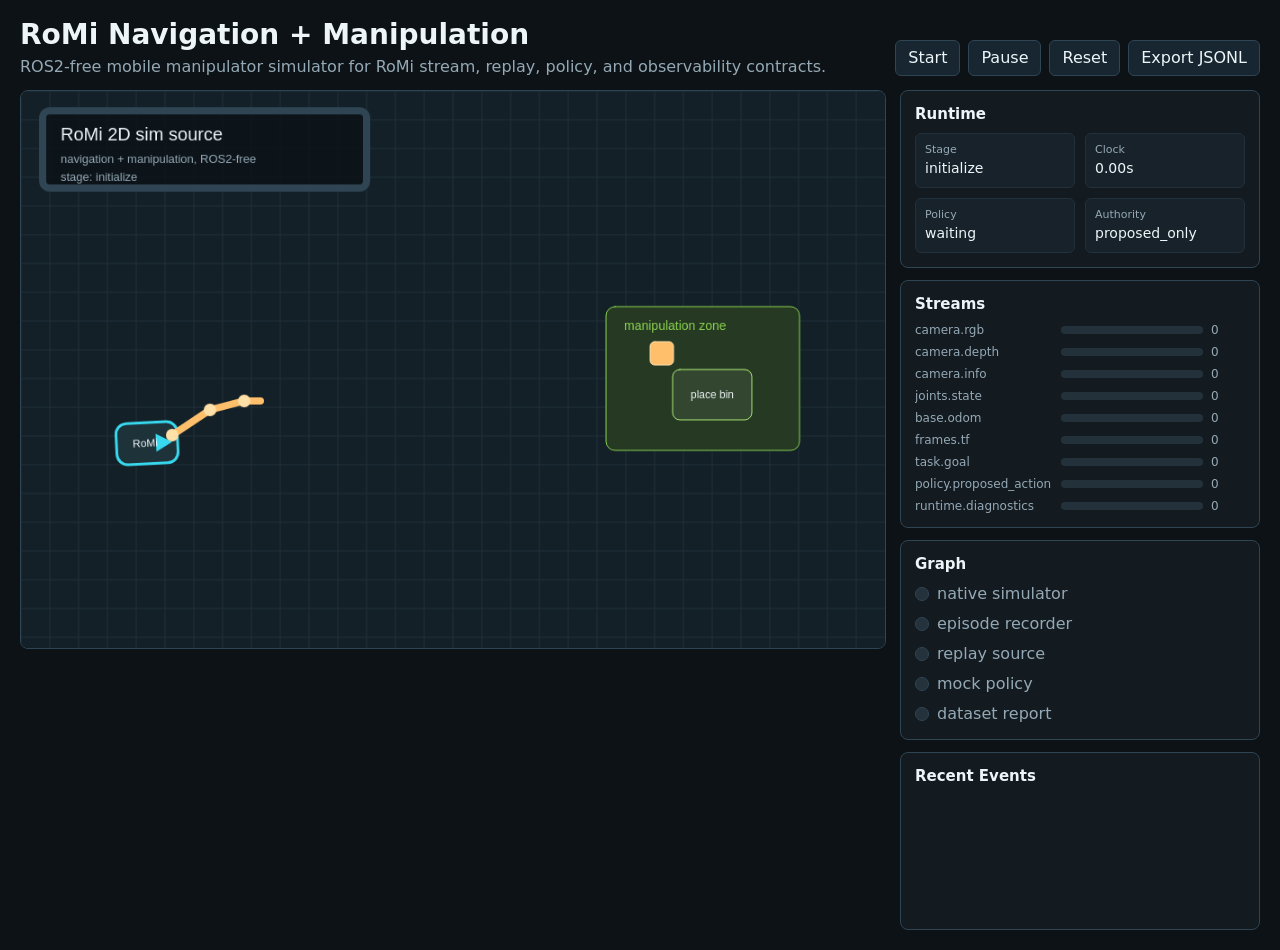
==== examples/navigation_manipulation_demo/romi_2d_sim/index.html @ 1c33808e "Rename visual demo to RoMi 2D simulator" ====
<!doctype html>
<html lang="en">
  <head>
    <meta charset="utf-8">
    <meta name="viewport" content="width=device-width, initial-scale=1">
    <title>RoMi 2D Demo</title>
    <link rel="stylesheet" href="styles.css">
  </head>
  <body>
    <main class="app-shell">
      <section class="sim-surface" aria-label="RoMi 2D simulator">
        <header class="topbar">
          <div>
            <h1>RoMi Navigation + Manipulation</h1>
            <p>ROS2-free mobile manipulator simulator for RoMi stream, replay, policy, and observability contracts.</p>
          </div>
          <div class="controls" aria-label="Simulation controls">
            <button id="startButton" type="button">Start</button>
            <button id="pauseButton" type="button">Pause</button>
            <button id="resetButton" type="button">Reset</button>
            <button id="exportButton" type="button">Export JSONL</button>
          </div>
        </header>

        <div class="workbench">
          <canvas id="simCanvas" width="960" height="620" aria-label="Navigation and manipulation simulator canvas"></canvas>

          <aside class="inspector" aria-label="Runtime inspector">
            <section class="panel">
              <h2>Runtime</h2>
              <dl class="metrics">
                <div>
                  <dt>Stage</dt>
                  <dd id="stageValue">idle</dd>
                </div>
                <div>
                  <dt>Clock</dt>
                  <dd id="clockValue">0.00s</dd>
                </div>
                <div>
                  <dt>Policy</dt>
                  <dd id="policyValue">waiting</dd>
                </div>
                <div>
                  <dt>Authority</dt>
                  <dd>proposed_only</dd>
                </div>
              </dl>
            </section>

            <section class="panel">
              <h2>Streams</h2>
              <div id="streamList" class="stream-list"></div>
            </section>

            <section class="panel">
              <h2>Graph</h2>
              <ol class="graph-list">
                <li id="graphSource">native simulator</li>
                <li id="graphRecord">episode recorder</li>
                <li id="graphReplay">replay source</li>
                <li id="graphPolicy">mock policy</li>
                <li id="graphReport">dataset report</li>
              </ol>
            </section>

            <section class="panel event-panel">
              <h2>Recent Events</h2>
              <pre id="eventLog"></pre>
            </section>
          </aside>
        </div>
      </section>
    </main>

    <script src="sim.js"></script>
  </body>
</html>
---- examples/navigation_manipulation_demo/romi_2d_sim/styles.css ----
:root {
  color-scheme: dark;
  --bg: #0d1216;
  --surface: #131a20;
  --surface-2: #18222a;
  --line: #2f4554;
  --line-soft: #21303a;
  --text: #edf5f8;
  --muted: #94a9b5;
  --cyan: #38d9ef;
  --green: #8bd450;
  --amber: #ffbf6b;
  --rose: #f58aa5;
  --purple: #b7a2ff;
}

* {
  box-sizing: border-box;
}

body {
  margin: 0;
  min-height: 100vh;
  background: var(--bg);
  color: var(--text);
  font-family: Inter, ui-sans-serif, system-ui, -apple-system, BlinkMacSystemFont, "Segoe UI", sans-serif;
}

button {
  border: 1px solid var(--line);
  border-radius: 6px;
  background: #172630;
  color: var(--text);
  cursor: pointer;
  font: inherit;
  min-height: 36px;
  padding: 0 12px;
}

button:hover {
  border-color: var(--cyan);
}

.app-shell {
  min-height: 100vh;
  padding: 20px;
}

.sim-surface {
  margin: 0 auto;
  max-width: 1320px;
}

.topbar {
  align-items: end;
  display: flex;
  gap: 20px;
  justify-content: space-between;
  margin-bottom: 14px;
}

.topbar h1 {
  font-size: 28px;
  line-height: 1.1;
  margin: 0 0 6px;
}

.topbar p {
  color: var(--muted);
  margin: 0;
}

.controls {
  display: flex;
  flex-wrap: wrap;
  gap: 8px;
  justify-content: flex-end;
}

.workbench {
  display: grid;
  gap: 14px;
  grid-template-columns: minmax(0, 1fr) 360px;
}

#simCanvas {
  aspect-ratio: 48 / 31;
  background: #10181e;
  border: 1px solid var(--line);
  border-radius: 8px;
  display: block;
  height: auto;
  max-height: calc(100vh - 130px);
  width: 100%;
}

.inspector {
  display: grid;
  gap: 12px;
}

.panel {
  background: var(--surface);
  border: 1px solid var(--line);
  border-radius: 8px;
  padding: 14px;
}

.panel h2 {
  font-size: 15px;
  margin: 0 0 10px;
}

.metrics {
  display: grid;
  gap: 10px;
  grid-template-columns: 1fr 1fr;
  margin: 0;
}

.metrics div {
  background: var(--surface-2);
  border: 1px solid var(--line-soft);
  border-radius: 6px;
  padding: 9px;
}

.metrics dt {
  color: var(--muted);
  font-size: 11px;
  margin-bottom: 4px;
}

.metrics dd {
  font-size: 14px;
  margin: 0;
  min-height: 18px;
}

.stream-list {
  display: grid;
  gap: 8px;
}

.stream-row {
  display: grid;
  gap: 8px;
  grid-template-columns: 138px 1fr 34px;
  align-items: center;
  color: var(--muted);
  font-size: 12px;
  min-width: 0;
}

.stream-row span:first-child {
  overflow: hidden;
  text-overflow: ellipsis;
  white-space: nowrap;
}

.bar {
  background: #22313a;
  border-radius: 999px;
  height: 8px;
  overflow: hidden;
}

.bar span {
  background: var(--cyan);
  display: block;
  height: 100%;
  width: 0;
}

.graph-list {
  counter-reset: graph;
  display: grid;
  gap: 8px;
  list-style: none;
  margin: 0;
  padding: 0;
}

.graph-list li {
  align-items: center;
  color: var(--muted);
  display: flex;
  gap: 8px;
  min-height: 22px;
}

.graph-list li::before {
  background: #25323b;
  border: 1px solid var(--line);
  border-radius: 50%;
  content: "";
  display: block;
  height: 12px;
  width: 12px;
}

.graph-list li.active {
  color: var(--text);
}

.graph-list li.active::before {
  background: var(--cyan);
  border-color: var(--cyan);
}

.event-panel {
  min-height: 178px;
}

#eventLog {
  color: #b7c7d0;
  font-size: 11px;
  line-height: 1.45;
  margin: 0;
  max-height: 165px;
  overflow: auto;
  white-space: pre-wrap;
}

@media (max-width: 1040px) {
  .topbar {
    align-items: stretch;
    flex-direction: column;
  }

  .controls {
    justify-content: flex-start;
  }

  .workbench {
    grid-template-columns: 1fr;
  }

  #simCanvas {
    max-height: none;
  }
}
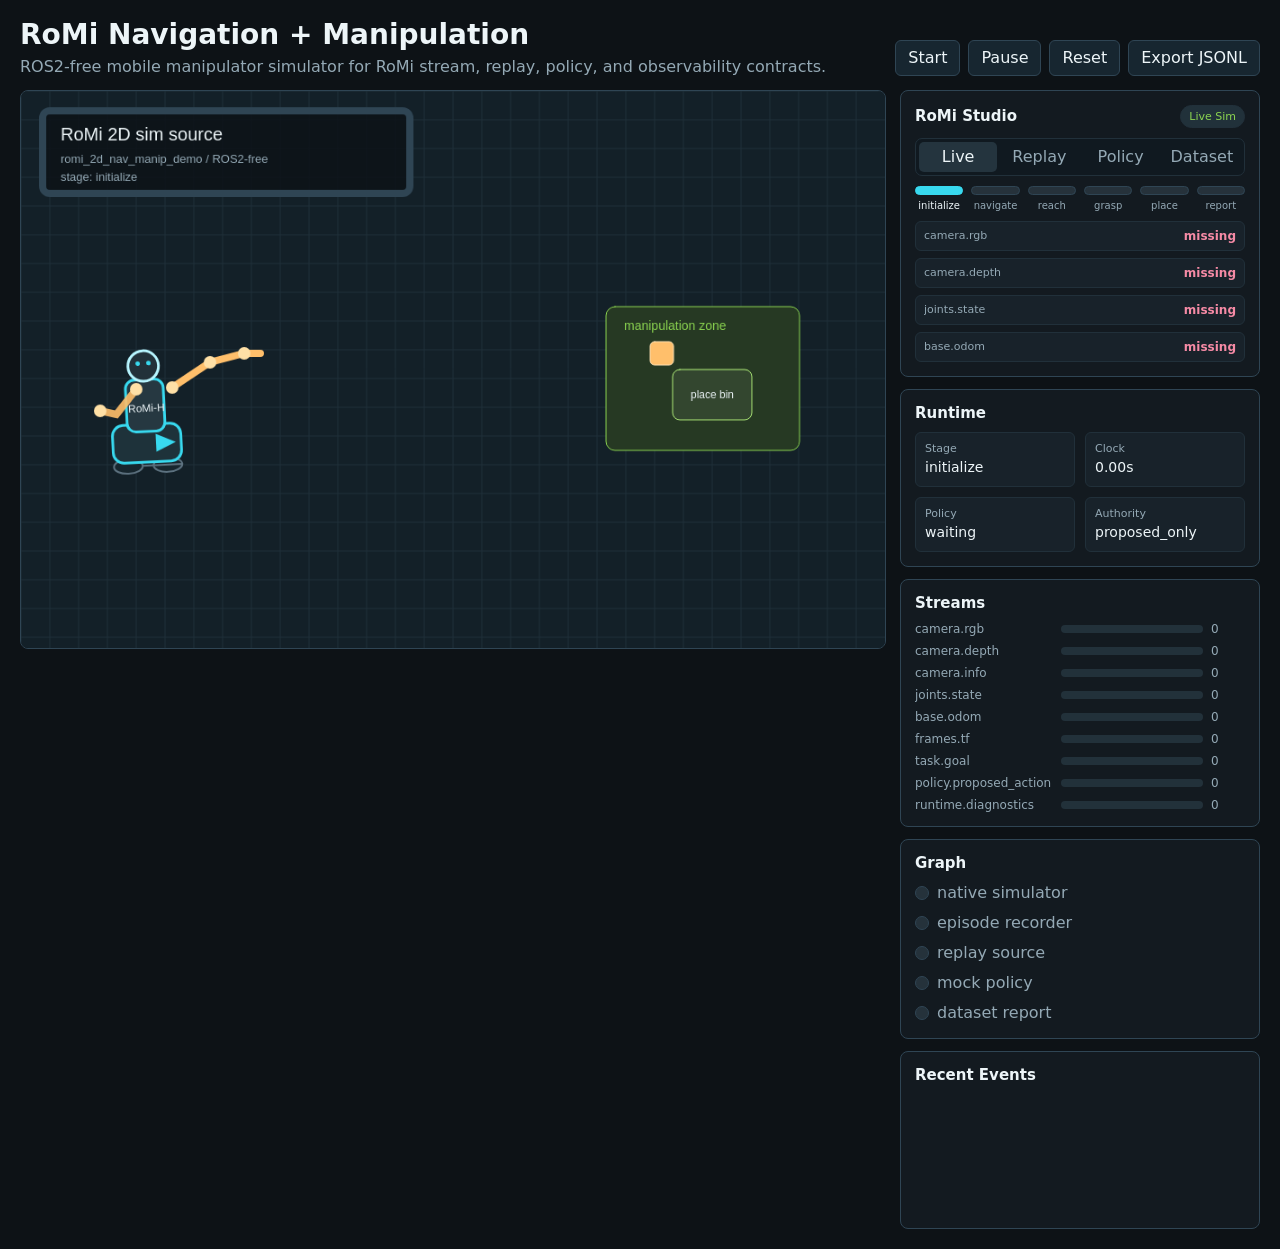
==== commit 76ad219e: "Add RoMi Studio mini demo inspector" ====
--- a/examples/navigation_manipulation_demo/romi_2d_sim/index.html
+++ b/examples/navigation_manipulation_demo/romi_2d_sim/index.html
@@ -26,7 +26,21 @@
           <canvas id="simCanvas" width="960" height="620" aria-label="Navigation and manipulation simulator canvas"></canvas>
 
           <aside class="inspector" aria-label="Runtime inspector">
-            <section class="panel">
+            <section class="panel studio-panel">
+              <div class="panel-heading">
+                <h2>RoMi Studio</h2>
+                <span id="modeStatus" class="status-pill">Live Sim</span>
+              </div>
+              <div class="mode-tabs" role="tablist" aria-label="Studio modes">
+                <button class="mode-tab active" id="modeLive" type="button" data-mode="live" role="tab" aria-selected="true">Live</button>
+                <button class="mode-tab" id="modeReplay" type="button" data-mode="replay" role="tab" aria-selected="false">Replay</button>
+                <button class="mode-tab" id="modePolicy" type="button" data-mode="policy" role="tab" aria-selected="false">Policy</button>
+                <button class="mode-tab" id="modeDataset" type="button" data-mode="dataset" role="tab" aria-selected="false">Dataset</button>
+              </div>
+              <div id="modeView" class="mode-view" aria-live="polite"></div>
+            </section>
+
+            <section class="panel runtime-panel">
               <h2>Runtime</h2>
               <dl class="metrics">
                 <div>
@@ -48,12 +62,12 @@
               </dl>
             </section>
 
-            <section class="panel">
+            <section class="panel streams-panel">
               <h2>Streams</h2>
               <div id="streamList" class="stream-list"></div>
             </section>
 
-            <section class="panel">
+            <section class="panel graph-panel">
               <h2>Graph</h2>
               <ol class="graph-list">
                 <li id="graphSource">native simulator</li>
--- a/examples/navigation_manipulation_demo/romi_2d_sim/styles.css
+++ b/examples/navigation_manipulation_demo/romi_2d_sim/styles.css
@@ -111,6 +111,196 @@
   margin: 0 0 10px;
 }
 
+.panel-heading {
+  align-items: center;
+  display: flex;
+  gap: 10px;
+  justify-content: space-between;
+  margin-bottom: 10px;
+}
+
+.panel-heading h2 {
+  margin: 0;
+}
+
+.status-pill {
+  background: #21313a;
+  border: 1px solid var(--line-soft);
+  border-radius: 999px;
+  color: var(--green);
+  font-size: 11px;
+  line-height: 1;
+  padding: 5px 8px;
+  white-space: nowrap;
+}
+
+.mode-tabs {
+  background: #101920;
+  border: 1px solid var(--line-soft);
+  border-radius: 7px;
+  display: grid;
+  gap: 3px;
+  grid-template-columns: repeat(4, minmax(0, 1fr));
+  margin-bottom: 10px;
+  padding: 3px;
+}
+
+.mode-tab {
+  background: transparent;
+  border: 0;
+  border-radius: 5px;
+  color: var(--muted);
+  min-height: 30px;
+  padding: 0 6px;
+}
+
+.mode-tab:hover {
+  color: var(--text);
+}
+
+.mode-tab.active {
+  background: #24343e;
+  color: var(--text);
+}
+
+.mode-view {
+  display: grid;
+  gap: 10px;
+  min-height: 138px;
+}
+
+.timeline {
+  display: grid;
+  gap: 8px;
+  grid-template-columns: repeat(6, minmax(0, 1fr));
+}
+
+.timeline-step {
+  color: var(--muted);
+  display: grid;
+  font-size: 10px;
+  gap: 5px;
+  min-width: 0;
+  text-align: center;
+}
+
+.timeline-step::before {
+  background: #26323b;
+  border: 1px solid var(--line);
+  border-radius: 999px;
+  content: "";
+  display: block;
+  height: 7px;
+}
+
+.timeline-step.done::before {
+  background: var(--green);
+  border-color: var(--green);
+}
+
+.timeline-step.active {
+  color: var(--text);
+}
+
+.timeline-step.active::before {
+  background: var(--cyan);
+  border-color: var(--cyan);
+}
+
+.freshness-list,
+.policy-list,
+.dataset-grid,
+.frame-mini,
+.key-value-list {
+  display: grid;
+  gap: 7px;
+}
+
+.freshness-row,
+.policy-row,
+.dataset-cell,
+.frame-edge,
+.key-value-row {
+  align-items: center;
+  background: var(--surface-2);
+  border: 1px solid var(--line-soft);
+  border-radius: 6px;
+  display: grid;
+  min-width: 0;
+  padding: 7px 8px;
+}
+
+.freshness-row,
+.policy-row,
+.key-value-row {
+  grid-template-columns: minmax(0, 1fr) auto;
+}
+
+.freshness-row span:first-child,
+.policy-row span:first-child,
+.key-value-row span:first-child {
+  overflow: hidden;
+  text-overflow: ellipsis;
+  white-space: nowrap;
+}
+
+.freshness-row span,
+.policy-row span,
+.dataset-cell span,
+.frame-edge span,
+.key-value-row span {
+  color: var(--muted);
+  font-size: 11px;
+}
+
+.freshness-row strong,
+.policy-row strong,
+.dataset-cell strong,
+.frame-edge strong,
+.key-value-row strong {
+  color: var(--text);
+  font-size: 12px;
+  font-weight: 600;
+}
+
+.freshness-row.fresh strong {
+  color: var(--green);
+}
+
+.freshness-row.stale strong {
+  color: var(--amber);
+}
+
+.freshness-row.missing strong {
+  color: var(--rose);
+}
+
+.policy-row strong {
+  color: var(--purple);
+}
+
+.dataset-grid {
+  grid-template-columns: 1fr 1fr;
+}
+
+.dataset-cell {
+  gap: 3px;
+}
+
+.frame-edge {
+  grid-template-columns: minmax(0, 1fr) auto minmax(0, 1fr);
+}
+
+.frame-edge strong {
+  overflow: hidden;
+  text-overflow: ellipsis;
+  white-space: nowrap;
+}
+
+.frame-edge span {
+  text-align: center;
+}
+
 .metrics {
   display: grid;
   gap: 10px;
@@ -222,6 +412,52 @@
   white-space: pre-wrap;
 }
 
+body.capture-mode {
+  overflow: hidden;
+}
+
+body.capture-mode .app-shell {
+  padding: 18px;
+}
+
+body.capture-mode .topbar {
+  margin-bottom: 12px;
+}
+
+body.capture-mode .controls,
+body.capture-mode .event-panel,
+body.capture-mode .graph-panel {
+  display: none;
+}
+
+body.capture-mode .workbench {
+  grid-template-columns: minmax(0, 1fr) 340px;
+}
+
+body.capture-mode .panel {
+  padding: 12px;
+}
+
+body.capture-mode .inspector {
+  gap: 10px;
+}
+
+body.capture-mode .mode-view {
+  min-height: 126px;
+}
+
+body.capture-mode .stream-list {
+  gap: 6px;
+}
+
+body.capture-mode .stream-row {
+  grid-template-columns: 128px 1fr 30px;
+}
+
+body.capture-mode #simCanvas {
+  max-height: calc(100vh - 112px);
+}
+
 @media (max-width: 1040px) {
   .topbar {
     align-items: stretch;
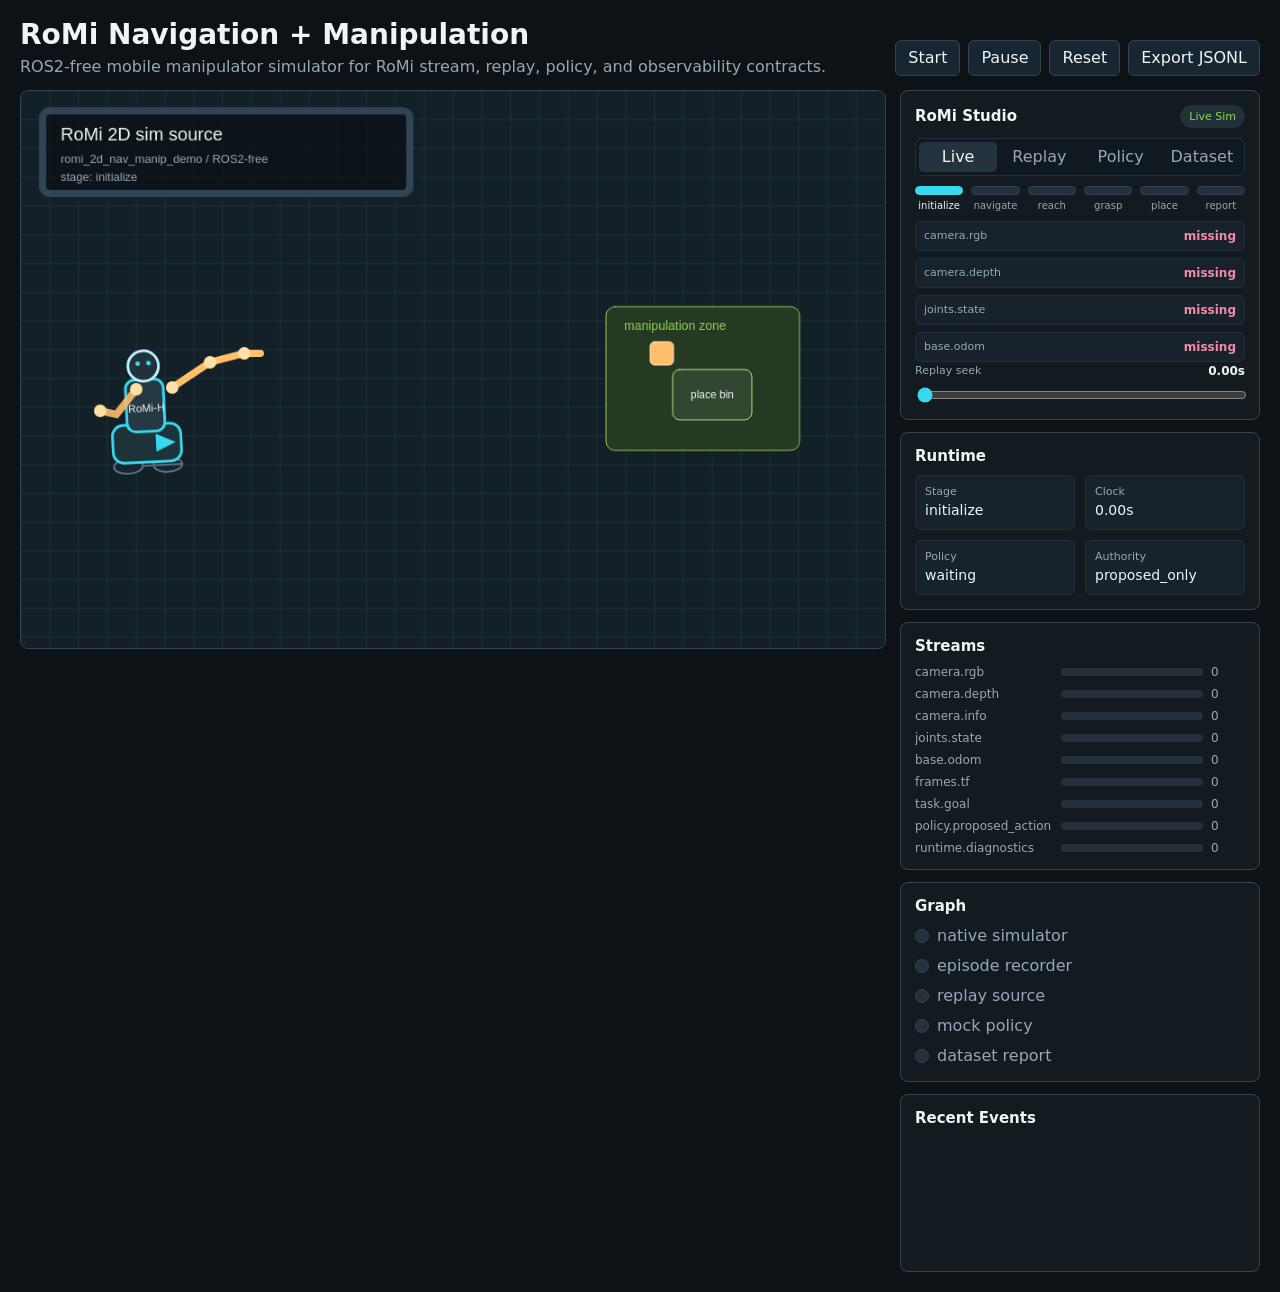
==== commit 577d7888: "Add Studio replay seek controls" ====
--- a/examples/navigation_manipulation_demo/romi_2d_sim/index.html
+++ b/examples/navigation_manipulation_demo/romi_2d_sim/index.html
@@ -38,6 +38,13 @@
                 <button class="mode-tab" id="modeDataset" type="button" data-mode="dataset" role="tab" aria-selected="false">Dataset</button>
               </div>
               <div id="modeView" class="mode-view" aria-live="polite"></div>
+              <div class="seek-panel">
+                <div class="seek-heading">
+                  <span>Replay seek</span>
+                  <strong id="seekValue">0.00s</strong>
+                </div>
+                <input id="seekControl" type="range" min="0" max="1000" value="0" step="1" aria-label="Replay seek">
+              </div>
             </section>
 
             <section class="panel runtime-panel">
--- a/examples/navigation_manipulation_demo/romi_2d_sim/styles.css
+++ b/examples/navigation_manipulation_demo/romi_2d_sim/styles.css
@@ -176,11 +176,17 @@
 }
 
 .timeline-step {
-  color: var(--muted);
+  background: transparent;
+  border: 0;
+  border-radius: 0;
+  color: var(--muted);
+  cursor: pointer;
   display: grid;
   font-size: 10px;
   gap: 5px;
+  min-height: 0;
   min-width: 0;
+  padding: 0;
   text-align: center;
 }
 
@@ -205,6 +211,34 @@
 .timeline-step.active::before {
   background: var(--cyan);
   border-color: var(--cyan);
+}
+
+.timeline-step:hover {
+  color: var(--text);
+}
+
+.seek-panel {
+  display: grid;
+  gap: 7px;
+  margin-top: 2px;
+}
+
+.seek-heading {
+  align-items: center;
+  color: var(--muted);
+  display: flex;
+  font-size: 11px;
+  justify-content: space-between;
+}
+
+.seek-heading strong {
+  color: var(--text);
+  font-size: 12px;
+}
+
+#seekControl {
+  accent-color: var(--cyan);
+  width: 100%;
 }
 
 .freshness-list,
@@ -426,7 +460,8 @@
 
 body.capture-mode .controls,
 body.capture-mode .event-panel,
-body.capture-mode .graph-panel {
+body.capture-mode .graph-panel,
+body.capture-mode .seek-panel {
   display: none;
 }
 
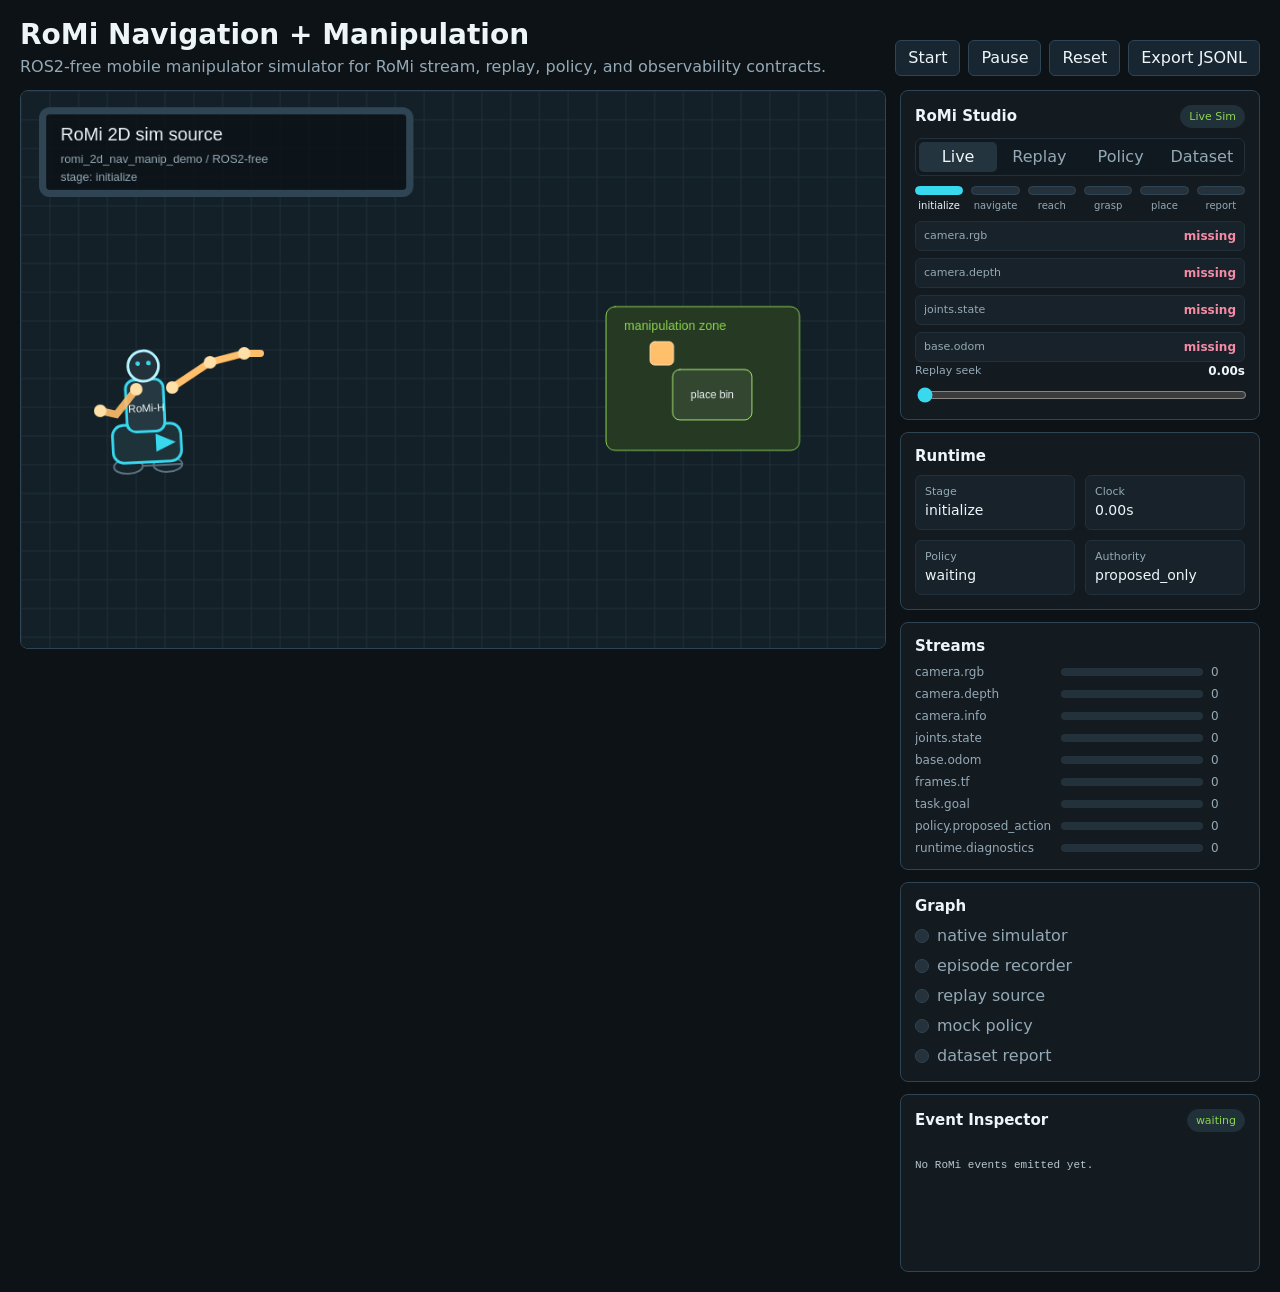
==== commit f39a41bb: "Add Studio event envelope inspector" ====
--- a/examples/navigation_manipulation_demo/romi_2d_sim/index.html
+++ b/examples/navigation_manipulation_demo/romi_2d_sim/index.html
@@ -86,7 +86,12 @@
             </section>
 
             <section class="panel event-panel">
-              <h2>Recent Events</h2>
+              <div class="panel-heading">
+                <h2>Event Inspector</h2>
+                <span id="eventInspectorStatus" class="status-pill">waiting</span>
+              </div>
+              <div id="eventTimeline" class="event-timeline" aria-label="Recent event timeline"></div>
+              <div id="eventSummary" class="event-summary"></div>
               <pre id="eventLog"></pre>
             </section>
           </aside>
--- a/examples/navigation_manipulation_demo/romi_2d_sim/styles.css
+++ b/examples/navigation_manipulation_demo/romi_2d_sim/styles.css
@@ -97,12 +97,14 @@
 .inspector {
   display: grid;
   gap: 12px;
+  min-width: 0;
 }
 
 .panel {
   background: var(--surface);
   border: 1px solid var(--line);
   border-radius: 8px;
+  min-width: 0;
   padding: 14px;
 }
 
@@ -130,7 +132,10 @@
   color: var(--green);
   font-size: 11px;
   line-height: 1;
+  max-width: 170px;
+  overflow: hidden;
   padding: 5px 8px;
+  text-overflow: ellipsis;
   white-space: nowrap;
 }
 
@@ -371,9 +376,21 @@
   gap: 8px;
   grid-template-columns: 138px 1fr 34px;
   align-items: center;
+  background: transparent;
+  border: 0;
+  border-radius: 4px;
   color: var(--muted);
   font-size: 12px;
-  min-width: 0;
+  min-height: 0;
+  min-width: 0;
+  padding: 0;
+  text-align: left;
+  width: 100%;
+}
+
+.stream-row:hover,
+.stream-row.active {
+  color: var(--text);
 }
 
 .stream-row span:first-child {
@@ -434,6 +451,75 @@
 
 .event-panel {
   min-height: 178px;
+  min-width: 0;
+}
+
+.event-timeline {
+  display: grid;
+  gap: 6px;
+  grid-template-columns: repeat(6, minmax(0, 1fr));
+  margin-bottom: 8px;
+}
+
+.event-chip {
+  background: #111c23;
+  border: 1px solid var(--line-soft);
+  border-radius: 6px;
+  color: var(--muted);
+  display: grid;
+  font-size: 10px;
+  gap: 2px;
+  min-height: 34px;
+  min-width: 0;
+  padding: 4px 5px;
+}
+
+.event-chip strong {
+  color: var(--text);
+  font-size: 10px;
+  font-weight: 600;
+  overflow: hidden;
+  text-overflow: ellipsis;
+}
+
+.event-chip span {
+  overflow: hidden;
+  text-overflow: ellipsis;
+}
+
+.event-chip.active {
+  border-color: var(--cyan);
+  color: var(--text);
+}
+
+.event-summary {
+  display: grid;
+  gap: 7px;
+  grid-template-columns: 1fr 1fr;
+  margin-bottom: 8px;
+}
+
+.event-summary-cell {
+  background: var(--surface-2);
+  border: 1px solid var(--line-soft);
+  border-radius: 6px;
+  display: grid;
+  gap: 3px;
+  min-width: 0;
+  padding: 7px 8px;
+}
+
+.event-summary-cell span {
+  color: var(--muted);
+  font-size: 11px;
+}
+
+.event-summary-cell strong {
+  color: var(--text);
+  font-size: 12px;
+  overflow: hidden;
+  text-overflow: ellipsis;
+  white-space: nowrap;
 }
 
 #eventLog {
@@ -441,8 +527,10 @@
   font-size: 11px;
   line-height: 1.45;
   margin: 0;
-  max-height: 165px;
+  max-height: 220px;
+  min-width: 0;
   overflow: auto;
+  overflow-wrap: anywhere;
   white-space: pre-wrap;
 }
 
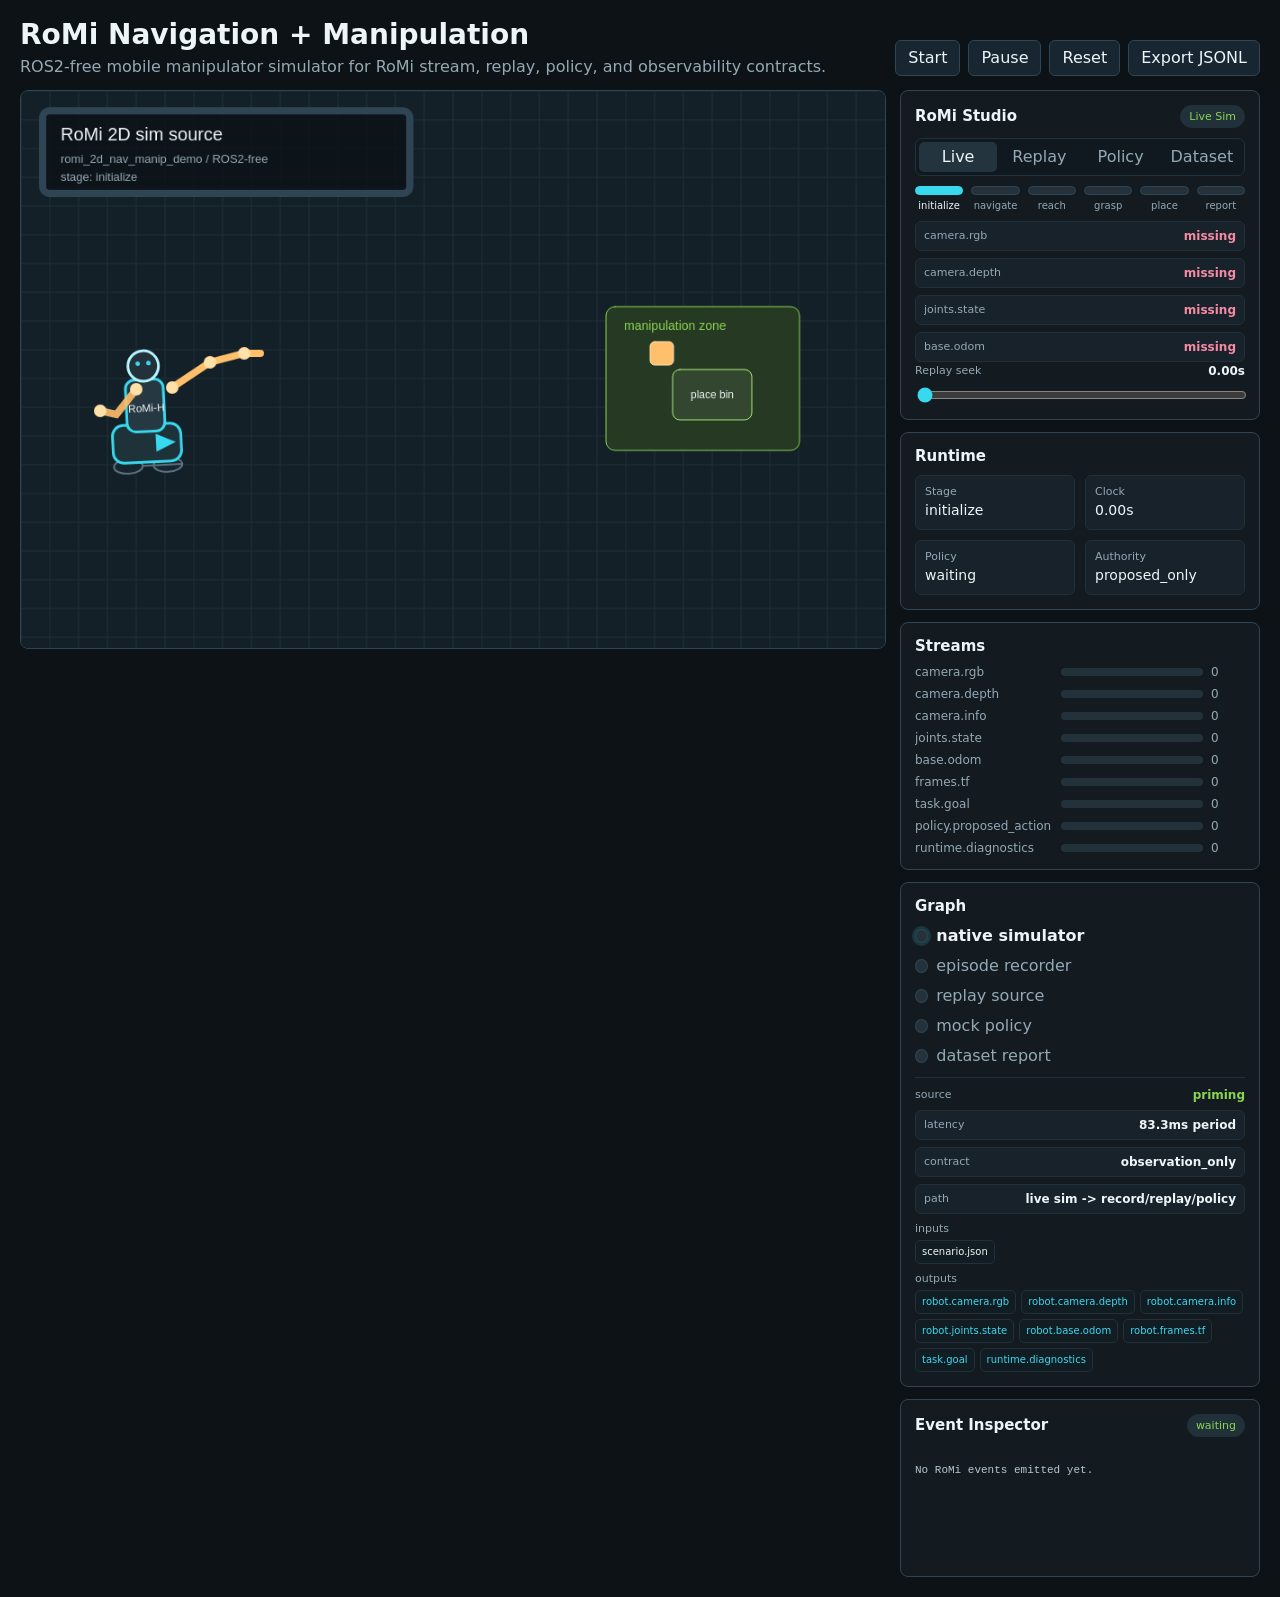
==== commit e54ec752: "Add interactive Studio runtime graph" ====
--- a/examples/navigation_manipulation_demo/romi_2d_sim/index.html
+++ b/examples/navigation_manipulation_demo/romi_2d_sim/index.html
@@ -77,12 +77,13 @@
             <section class="panel graph-panel">
               <h2>Graph</h2>
               <ol class="graph-list">
-                <li id="graphSource">native simulator</li>
-                <li id="graphRecord">episode recorder</li>
-                <li id="graphReplay">replay source</li>
-                <li id="graphPolicy">mock policy</li>
-                <li id="graphReport">dataset report</li>
+                <li id="graphSource"><button type="button" data-graph-node="source">native simulator</button></li>
+                <li id="graphRecord"><button type="button" data-graph-node="record">episode recorder</button></li>
+                <li id="graphReplay"><button type="button" data-graph-node="replay">replay source</button></li>
+                <li id="graphPolicy"><button type="button" data-graph-node="policy">mock policy</button></li>
+                <li id="graphReport"><button type="button" data-graph-node="report">dataset report</button></li>
               </ol>
+              <div id="graphDetail" class="graph-detail"></div>
             </section>
 
             <section class="panel event-panel">
--- a/examples/navigation_manipulation_demo/romi_2d_sim/styles.css
+++ b/examples/navigation_manipulation_demo/romi_2d_sim/styles.css
@@ -326,6 +326,51 @@
   gap: 3px;
 }
 
+.dataset-report {
+  background: #101920;
+  border: 1px solid var(--line-soft);
+  border-radius: 6px;
+  display: grid;
+  gap: 7px;
+  min-width: 0;
+  padding: 8px;
+}
+
+.dataset-actions {
+  align-items: center;
+  display: flex;
+  gap: 8px;
+  justify-content: space-between;
+  min-width: 0;
+}
+
+.dataset-actions span {
+  color: var(--muted);
+  font-size: 11px;
+  overflow: hidden;
+  text-overflow: ellipsis;
+  white-space: nowrap;
+}
+
+.inline-button {
+  border-radius: 5px;
+  font-size: 12px;
+  min-height: 28px;
+  padding: 0 9px;
+}
+
+.dataset-report-preview {
+  color: #b7c7d0;
+  font-size: 10px;
+  line-height: 1.4;
+  margin: 0;
+  max-height: 132px;
+  min-width: 0;
+  overflow: auto;
+  overflow-wrap: anywhere;
+  white-space: pre-wrap;
+}
+
 .frame-edge {
   grid-template-columns: minmax(0, 1fr) auto minmax(0, 1fr);
 }
@@ -449,6 +494,97 @@
   border-color: var(--cyan);
 }
 
+.graph-list button {
+  background: transparent;
+  border: 0;
+  color: inherit;
+  min-height: 22px;
+  min-width: 0;
+  padding: 0;
+  text-align: left;
+  width: 100%;
+}
+
+.graph-list li.selected button {
+  color: var(--text);
+  font-weight: 600;
+}
+
+.graph-list li.selected::before {
+  box-shadow: 0 0 0 3px rgba(56, 217, 239, 0.16);
+}
+
+.graph-detail {
+  border-top: 1px solid var(--line-soft);
+  display: grid;
+  gap: 8px;
+  margin-top: 10px;
+  min-width: 0;
+  padding-top: 10px;
+}
+
+.graph-detail-heading {
+  align-items: center;
+  display: flex;
+  gap: 8px;
+  justify-content: space-between;
+  min-width: 0;
+}
+
+.graph-detail-heading span {
+  color: var(--muted);
+  font-size: 11px;
+  overflow: hidden;
+  text-overflow: ellipsis;
+  white-space: nowrap;
+}
+
+.graph-detail-heading strong {
+  color: var(--green);
+  font-size: 12px;
+}
+
+.graph-io {
+  display: grid;
+  gap: 8px;
+}
+
+.graph-io > div {
+  display: grid;
+  gap: 5px;
+}
+
+.graph-io > div > span {
+  color: var(--muted);
+  font-size: 11px;
+}
+
+.graph-token-list {
+  display: flex;
+  flex-wrap: wrap;
+  gap: 5px;
+}
+
+.graph-token {
+  background: #111c23;
+  border: 1px solid var(--line-soft);
+  border-radius: 5px;
+  color: var(--text);
+  display: inline-flex;
+  font-size: 10px;
+  line-height: 1.2;
+  max-width: 100%;
+  min-height: 24px;
+  overflow: hidden;
+  padding: 5px 6px;
+  text-overflow: ellipsis;
+  white-space: nowrap;
+}
+
+button.graph-token {
+  color: var(--cyan);
+}
+
 .event-panel {
   min-height: 178px;
   min-width: 0;
@@ -569,6 +705,10 @@
   min-height: 126px;
 }
 
+body.capture-mode .dataset-report-preview {
+  max-height: 74px;
+}
+
 body.capture-mode .stream-list {
   gap: 6px;
 }
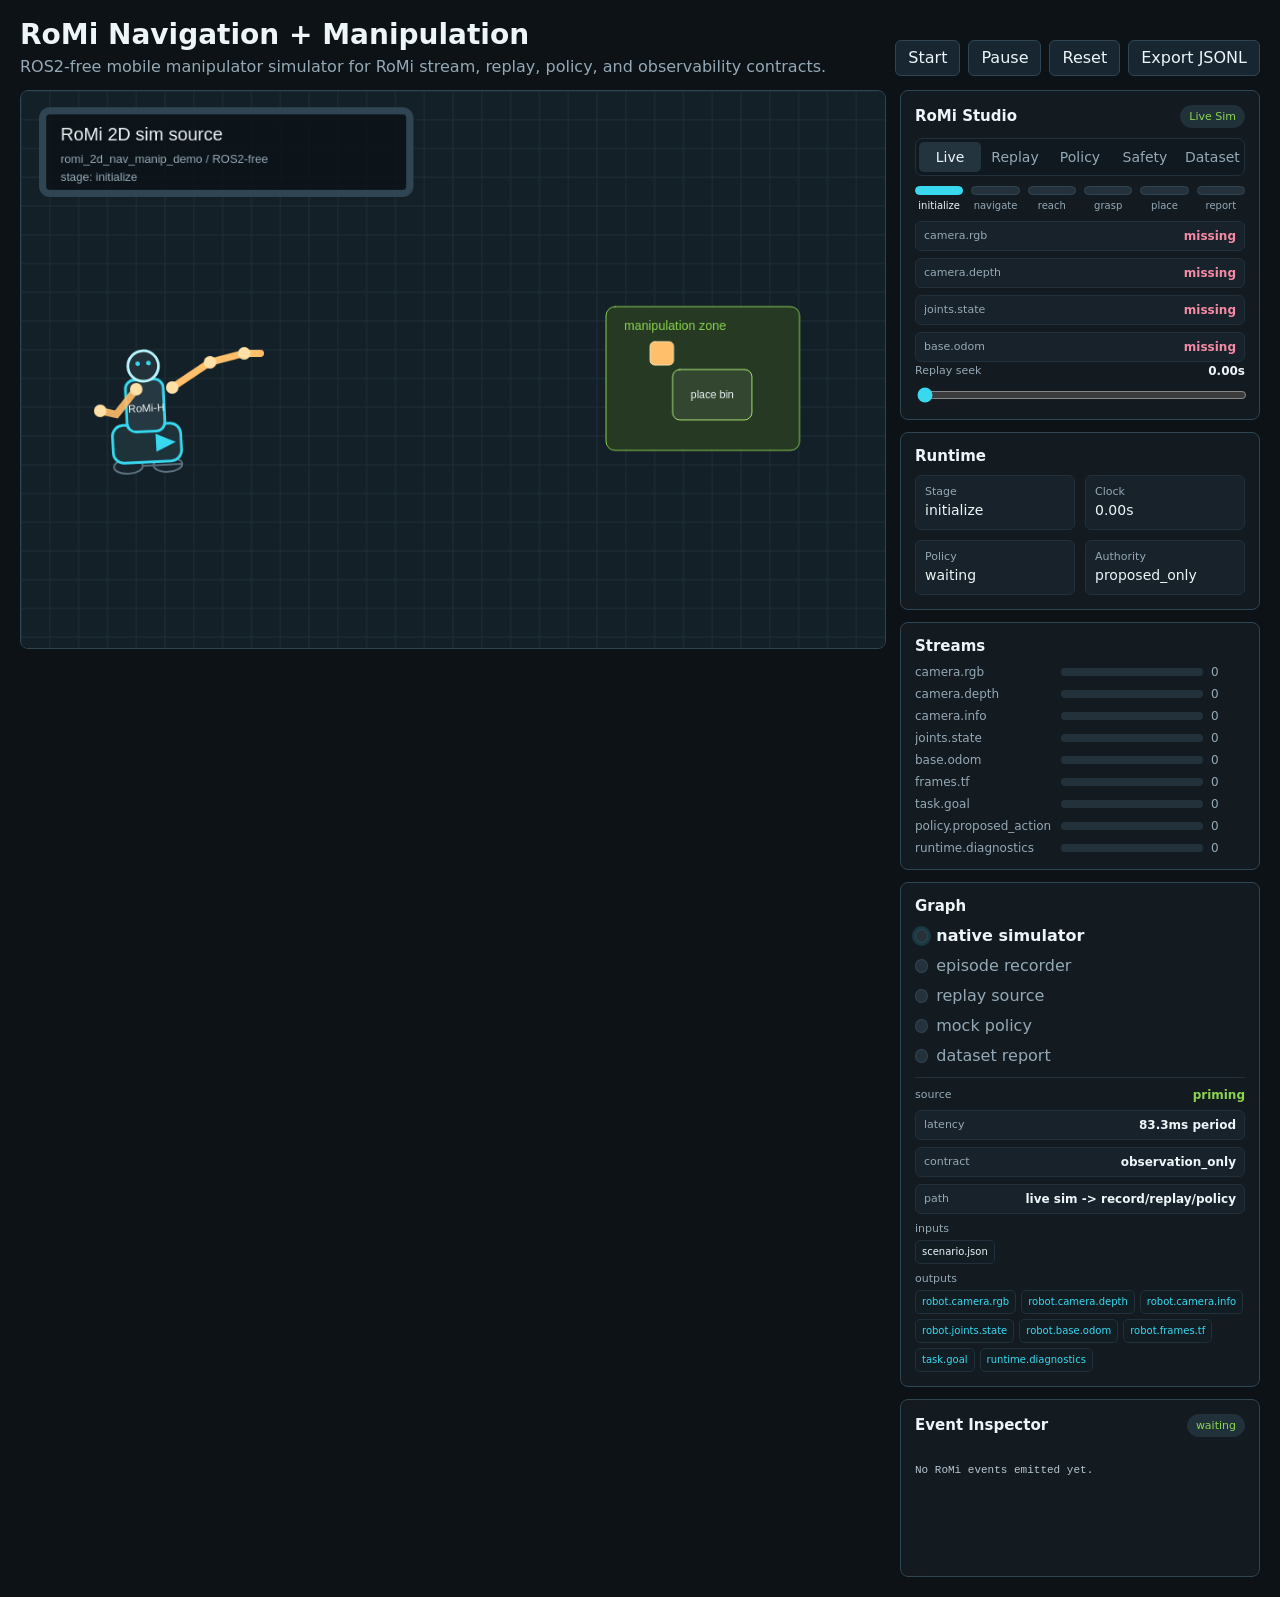
==== commit bad15013: "Add Studio safety authority boundary" ====
--- a/examples/navigation_manipulation_demo/romi_2d_sim/index.html
+++ b/examples/navigation_manipulation_demo/romi_2d_sim/index.html
@@ -35,6 +35,7 @@
                 <button class="mode-tab active" id="modeLive" type="button" data-mode="live" role="tab" aria-selected="true">Live</button>
                 <button class="mode-tab" id="modeReplay" type="button" data-mode="replay" role="tab" aria-selected="false">Replay</button>
                 <button class="mode-tab" id="modePolicy" type="button" data-mode="policy" role="tab" aria-selected="false">Policy</button>
+                <button class="mode-tab" id="modeSafety" type="button" data-mode="safety" role="tab" aria-selected="false">Safety</button>
                 <button class="mode-tab" id="modeDataset" type="button" data-mode="dataset" role="tab" aria-selected="false">Dataset</button>
               </div>
               <div id="modeView" class="mode-view" aria-live="polite"></div>
--- a/examples/navigation_manipulation_demo/romi_2d_sim/styles.css
+++ b/examples/navigation_manipulation_demo/romi_2d_sim/styles.css
@@ -145,7 +145,7 @@
   border-radius: 7px;
   display: grid;
   gap: 3px;
-  grid-template-columns: repeat(4, minmax(0, 1fr));
+  grid-template-columns: repeat(5, minmax(0, 1fr));
   margin-bottom: 10px;
   padding: 3px;
 }
@@ -155,6 +155,7 @@
   border: 0;
   border-radius: 5px;
   color: var(--muted);
+  font-size: 14px;
   min-height: 30px;
   padding: 0 6px;
 }
@@ -316,6 +317,163 @@
 
 .policy-row strong {
   color: var(--purple);
+}
+
+.policy-window {
+  background: #101920;
+  border: 1px solid var(--line-soft);
+  border-radius: 6px;
+  display: grid;
+  gap: 7px;
+  min-width: 0;
+  padding: 8px;
+}
+
+.policy-window-heading {
+  align-items: center;
+  display: flex;
+  gap: 8px;
+  justify-content: space-between;
+  min-width: 0;
+}
+
+.policy-window-heading span {
+  color: var(--muted);
+  font-size: 11px;
+  overflow: hidden;
+  text-overflow: ellipsis;
+  white-space: nowrap;
+}
+
+.policy-window-heading strong {
+  color: var(--green);
+  font-size: 12px;
+}
+
+.policy-window-list {
+  display: grid;
+  gap: 5px;
+}
+
+.policy-window-row {
+  align-items: center;
+  background: var(--surface-2);
+  border: 1px solid var(--line-soft);
+  border-radius: 5px;
+  display: grid;
+  gap: 2px 8px;
+  grid-template-columns: minmax(0, 1fr) auto;
+  min-height: 34px;
+  min-width: 0;
+  padding: 5px 7px;
+  text-align: left;
+}
+
+.policy-window-row span,
+.policy-window-row em {
+  color: var(--muted);
+  font-size: 10px;
+  font-style: normal;
+  overflow: hidden;
+  text-overflow: ellipsis;
+  white-space: nowrap;
+}
+
+.policy-window-row strong {
+  color: var(--text);
+  font-size: 10px;
+  font-weight: 600;
+}
+
+.policy-window-row.fresh strong {
+  color: var(--green);
+}
+
+.policy-window-row.stale strong {
+  color: var(--amber);
+}
+
+.policy-window-row.missing strong {
+  color: var(--rose);
+}
+
+.policy-window-row em {
+  grid-column: 1 / -1;
+}
+
+.safety-boundary {
+  background: #101920;
+  border: 1px solid var(--line-soft);
+  border-radius: 6px;
+  display: grid;
+  gap: 8px;
+  min-width: 0;
+  padding: 8px;
+}
+
+.authority-lane {
+  display: grid;
+  gap: 5px;
+  grid-template-columns: minmax(0, 1fr) auto minmax(0, 1fr);
+}
+
+.authority-node {
+  background: var(--surface-2);
+  border: 1px solid var(--line-soft);
+  border-radius: 6px;
+  display: grid;
+  gap: 3px;
+  min-width: 0;
+  padding: 7px 8px;
+}
+
+.authority-node span {
+  color: var(--muted);
+  font-size: 10px;
+}
+
+.authority-node strong {
+  color: var(--text);
+  font-size: 12px;
+  overflow: hidden;
+  text-overflow: ellipsis;
+  white-space: nowrap;
+}
+
+.authority-arrow {
+  align-self: center;
+  color: var(--muted);
+  font-size: 12px;
+}
+
+.safety-list {
+  display: grid;
+  gap: 5px;
+}
+
+.safety-row {
+  align-items: center;
+  background: var(--surface-2);
+  border: 1px solid var(--line-soft);
+  border-radius: 5px;
+  display: grid;
+  gap: 6px;
+  grid-template-columns: minmax(0, 1fr) auto;
+  min-width: 0;
+  padding: 6px 7px;
+}
+
+.safety-row span {
+  color: var(--muted);
+  font-size: 11px;
+  overflow: hidden;
+  text-overflow: ellipsis;
+  white-space: nowrap;
+}
+
+.safety-row strong {
+  color: var(--rose);
+  font-size: 11px;
 }
 
 .dataset-grid {
@@ -705,8 +863,21 @@
   min-height: 126px;
 }
 
+body.capture-mode .mode-tab {
+  font-size: 13px;
+  padding: 0 4px;
+}
+
 body.capture-mode .dataset-report-preview {
   max-height: 74px;
+}
+
+body.capture-mode .policy-window-list {
+  grid-template-columns: 1fr 1fr;
+}
+
+body.capture-mode .policy-window-row:nth-child(n+3) {
+  display: none;
 }
 
 body.capture-mode .stream-list {
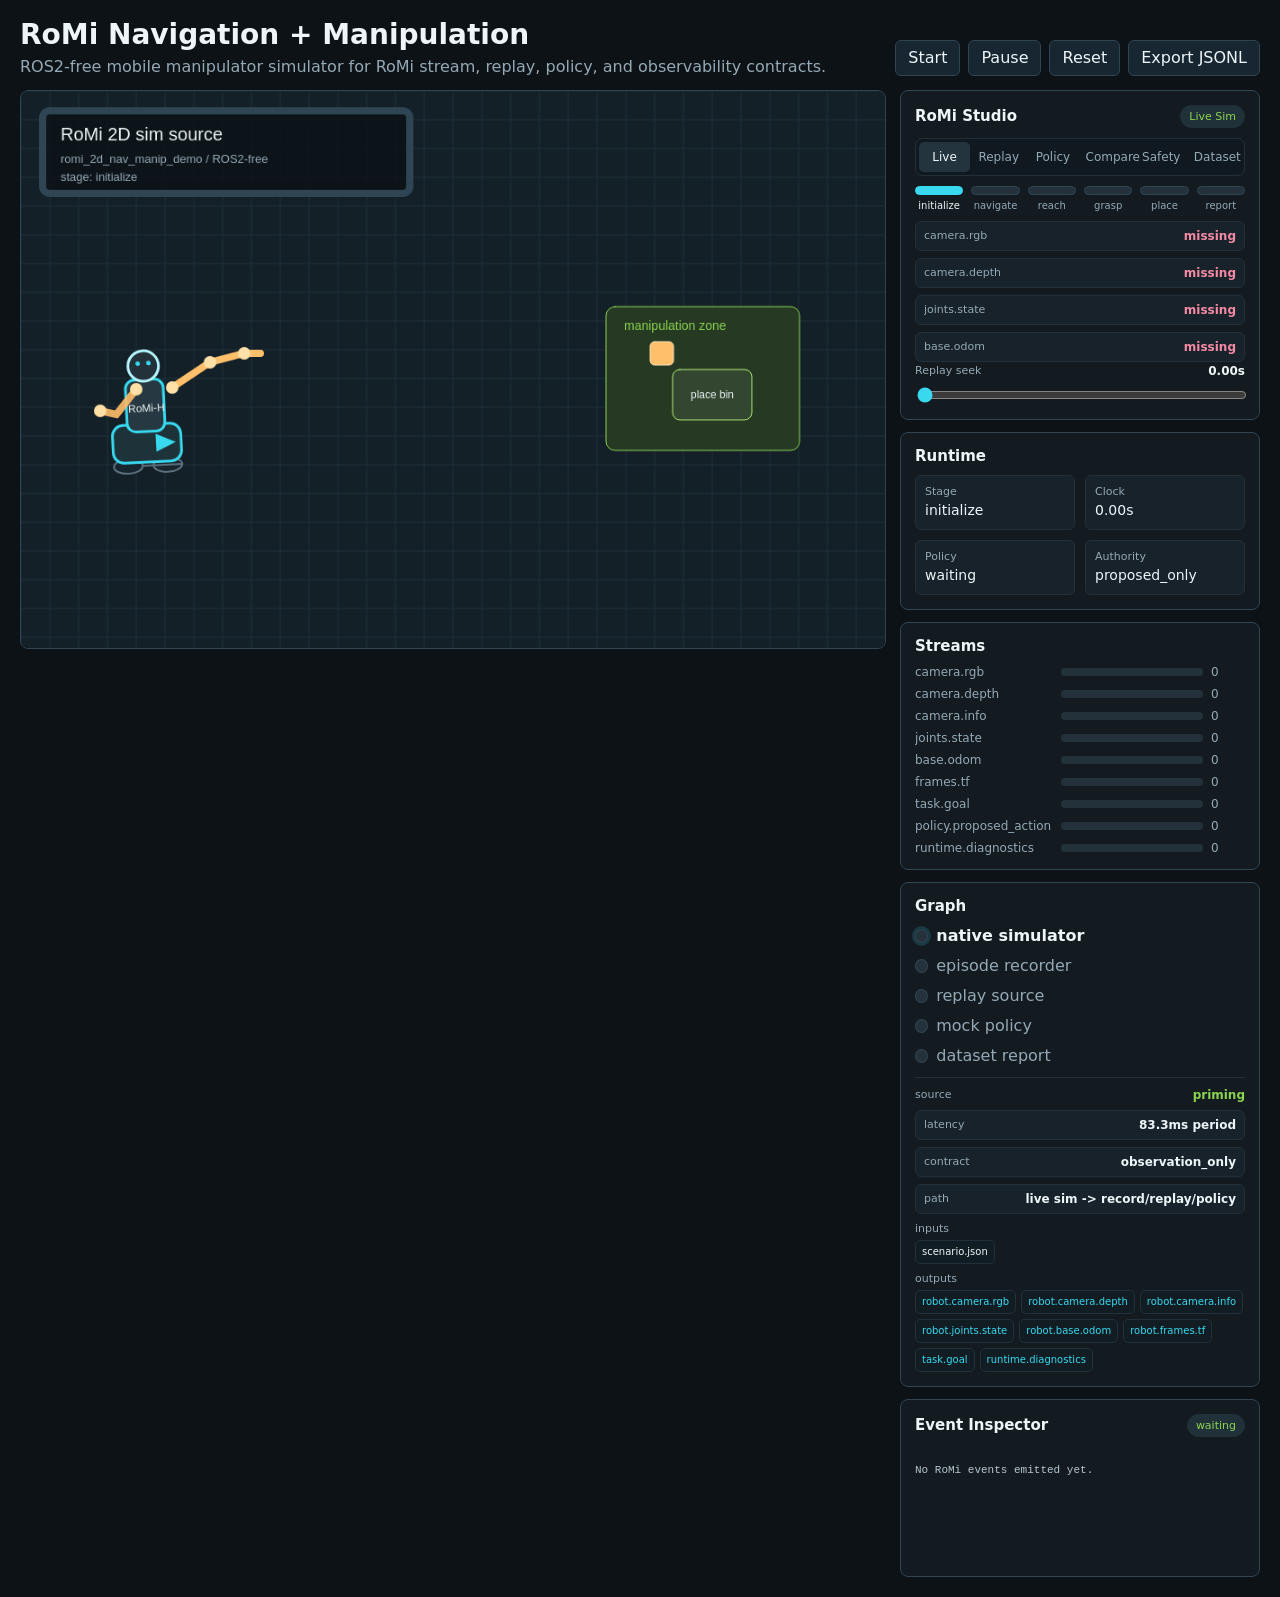
==== commit 27351f31: "Add Studio policy comparison" ====
--- a/examples/navigation_manipulation_demo/romi_2d_sim/index.html
+++ b/examples/navigation_manipulation_demo/romi_2d_sim/index.html
@@ -35,6 +35,7 @@
                 <button class="mode-tab active" id="modeLive" type="button" data-mode="live" role="tab" aria-selected="true">Live</button>
                 <button class="mode-tab" id="modeReplay" type="button" data-mode="replay" role="tab" aria-selected="false">Replay</button>
                 <button class="mode-tab" id="modePolicy" type="button" data-mode="policy" role="tab" aria-selected="false">Policy</button>
+                <button class="mode-tab" id="modeCompare" type="button" data-mode="compare" role="tab" aria-selected="false">Compare</button>
                 <button class="mode-tab" id="modeSafety" type="button" data-mode="safety" role="tab" aria-selected="false">Safety</button>
                 <button class="mode-tab" id="modeDataset" type="button" data-mode="dataset" role="tab" aria-selected="false">Dataset</button>
               </div>
--- a/examples/navigation_manipulation_demo/romi_2d_sim/styles.css
+++ b/examples/navigation_manipulation_demo/romi_2d_sim/styles.css
@@ -145,7 +145,7 @@
   border-radius: 7px;
   display: grid;
   gap: 3px;
-  grid-template-columns: repeat(5, minmax(0, 1fr));
+  grid-template-columns: repeat(6, minmax(0, 1fr));
   margin-bottom: 10px;
   padding: 3px;
 }
@@ -155,9 +155,9 @@
   border: 0;
   border-radius: 5px;
   color: var(--muted);
-  font-size: 14px;
+  font-size: 12px;
   min-height: 30px;
-  padding: 0 6px;
+  padding: 0 4px;
 }
 
 .mode-tab:hover {
@@ -474,6 +474,89 @@
 .safety-row strong {
   color: var(--rose);
   font-size: 11px;
+}
+
+.compare-grid {
+  display: grid;
+  gap: 8px;
+  grid-template-columns: 1fr 1fr;
+}
+
+.compare-card {
+  background: #101920;
+  border: 1px solid var(--line-soft);
+  border-radius: 6px;
+  display: grid;
+  gap: 6px;
+  min-width: 0;
+  padding: 8px;
+}
+
+.compare-card h3 {
+  font-size: 11px;
+  margin: 0;
+  overflow: hidden;
+  text-overflow: ellipsis;
+  white-space: nowrap;
+}
+
+.compare-card dl {
+  display: grid;
+  gap: 5px;
+  margin: 0;
+}
+
+.compare-card div {
+  align-items: center;
+  display: grid;
+  gap: 6px;
+  grid-template-columns: minmax(0, 1fr) auto;
+}
+
+.compare-card dt {
+  color: var(--muted);
+  font-size: 10px;
+  overflow: hidden;
+  text-overflow: ellipsis;
+  white-space: nowrap;
+}
+
+.compare-card dd {
+  color: var(--text);
+  font-size: 10px;
+  margin: 0;
+}
+
+.diff-list {
+  display: grid;
+  gap: 5px;
+}
+
+.diff-row {
+  background: var(--surface-2);
+  border: 1px solid var(--line-soft);
+  border-radius: 5px;
+  display: grid;
+  gap: 3px;
+  min-width: 0;
+  padding: 6px 7px;
+}
+
+.diff-row span {
+  color: var(--muted);
+  font-size: 10px;
+}
+
+.diff-row strong {
+  color: var(--text);
+  font-size: 11px;
+  overflow: hidden;
+  text-overflow: ellipsis;
+  white-space: nowrap;
+}
+
+.diff-row.changed strong {
+  color: var(--amber);
 }
 
 .dataset-grid {
@@ -864,8 +947,8 @@
 }
 
 body.capture-mode .mode-tab {
-  font-size: 13px;
-  padding: 0 4px;
+  font-size: 11px;
+  padding: 0 2px;
 }
 
 body.capture-mode .dataset-report-preview {
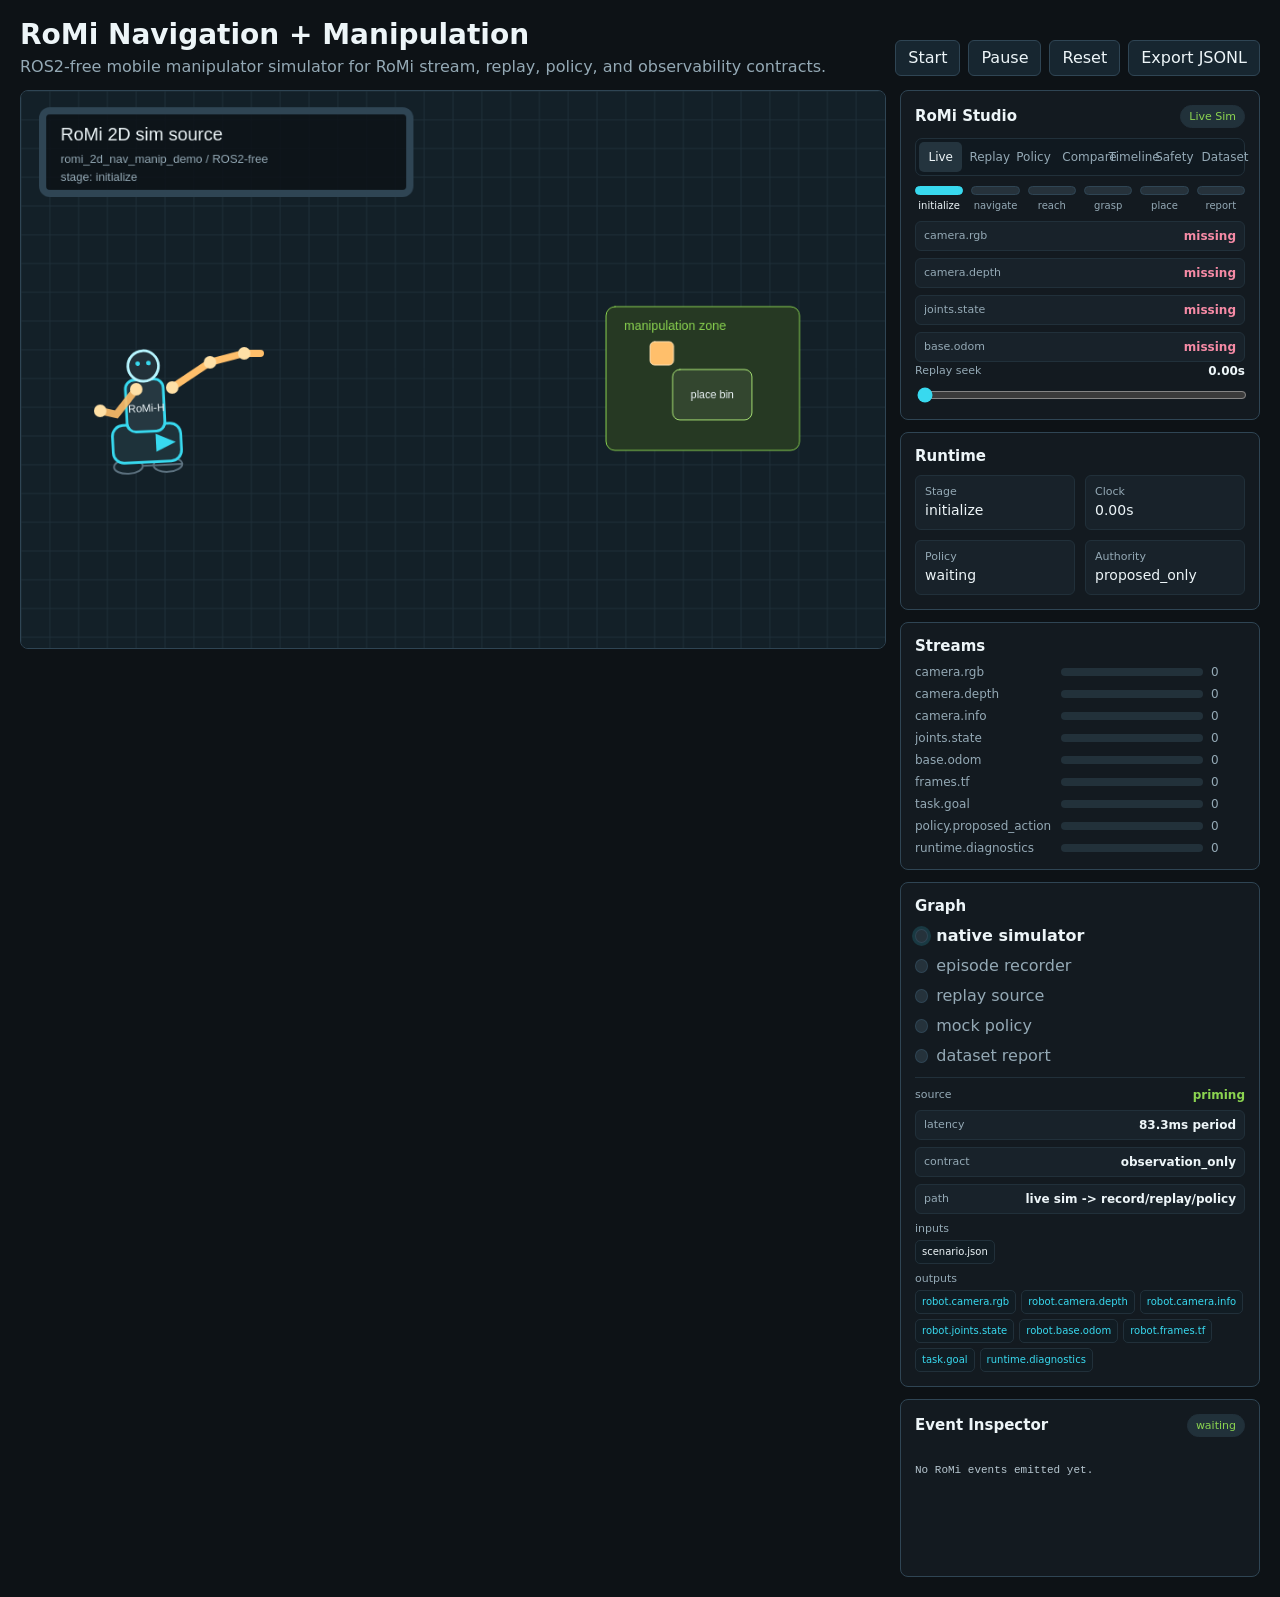
==== commit ed374ec7: "Add schema-backed demo artifacts and contract checks" ====
--- a/examples/navigation_manipulation_demo/romi_2d_sim/index.html
+++ b/examples/navigation_manipulation_demo/romi_2d_sim/index.html
@@ -36,6 +36,7 @@
                 <button class="mode-tab" id="modeReplay" type="button" data-mode="replay" role="tab" aria-selected="false">Replay</button>
                 <button class="mode-tab" id="modePolicy" type="button" data-mode="policy" role="tab" aria-selected="false">Policy</button>
                 <button class="mode-tab" id="modeCompare" type="button" data-mode="compare" role="tab" aria-selected="false">Compare</button>
+                <button class="mode-tab" id="modeTimeline" type="button" data-mode="timeline" role="tab" aria-selected="false">Timeline</button>
                 <button class="mode-tab" id="modeSafety" type="button" data-mode="safety" role="tab" aria-selected="false">Safety</button>
                 <button class="mode-tab" id="modeDataset" type="button" data-mode="dataset" role="tab" aria-selected="false">Dataset</button>
               </div>
--- a/examples/navigation_manipulation_demo/romi_2d_sim/styles.css
+++ b/examples/navigation_manipulation_demo/romi_2d_sim/styles.css
@@ -145,7 +145,7 @@
   border-radius: 7px;
   display: grid;
   gap: 3px;
-  grid-template-columns: repeat(6, minmax(0, 1fr));
+  grid-template-columns: repeat(7, minmax(0, 1fr));
   margin-bottom: 10px;
   padding: 3px;
 }
@@ -559,6 +559,68 @@
   color: var(--amber);
 }
 
+.eval-timeline {
+  background: #101920;
+  border: 1px solid var(--line-soft);
+  border-radius: 6px;
+  display: grid;
+  gap: 5px;
+  min-width: 0;
+  padding: 8px;
+}
+
+.eval-row {
+  align-items: center;
+  background: var(--surface-2);
+  border: 1px solid var(--line-soft);
+  border-radius: 5px;
+  display: grid;
+  gap: 6px;
+  grid-template-columns: 42px minmax(0, 1fr) 42px;
+  min-height: 30px;
+  min-width: 0;
+  overflow: hidden;
+  padding: 5px 7px;
+  position: relative;
+  text-align: left;
+}
+
+.eval-row i {
+  background: rgba(56, 217, 239, 0.16);
+  bottom: 0;
+  display: block;
+  left: 0;
+  position: absolute;
+  top: 0;
+  z-index: 0;
+}
+
+.eval-row span,
+.eval-row strong,
+.eval-row em {
+  font-size: 10px;
+  min-width: 0;
+  overflow: hidden;
+  position: relative;
+  text-overflow: ellipsis;
+  white-space: nowrap;
+  z-index: 1;
+}
+
+.eval-row span,
+.eval-row em {
+  color: var(--muted);
+  font-style: normal;
+}
+
+.eval-row strong {
+  color: var(--text);
+}
+
+.eval-row.changed strong {
+  color: var(--amber);
+}
+
 .dataset-grid {
   grid-template-columns: 1fr 1fr;
 }
@@ -591,6 +653,12 @@
   overflow: hidden;
   text-overflow: ellipsis;
   white-space: nowrap;
+}
+
+.artifact-buttons {
+  display: flex;
+  flex: 0 0 auto;
+  gap: 6px;
 }
 
 .inline-button {
@@ -931,7 +999,7 @@
 }
 
 body.capture-mode .workbench {
-  grid-template-columns: minmax(0, 1fr) 340px;
+  grid-template-columns: minmax(0, 1fr) 380px;
 }
 
 body.capture-mode .panel {
@@ -946,9 +1014,16 @@
   min-height: 126px;
 }
 
+body.capture-mode .mode-tabs {
+  grid-template-columns: repeat(4, minmax(0, 1fr));
+}
+
 body.capture-mode .mode-tab {
   font-size: 11px;
   padding: 0 2px;
+  overflow: hidden;
+  text-overflow: ellipsis;
+  white-space: nowrap;
 }
 
 body.capture-mode .dataset-report-preview {
@@ -960,6 +1035,10 @@
 }
 
 body.capture-mode .policy-window-row:nth-child(n+3) {
+  display: none;
+}
+
+body.capture-mode .runtime-panel .metrics div:nth-child(n+3) {
   display: none;
 }
 
